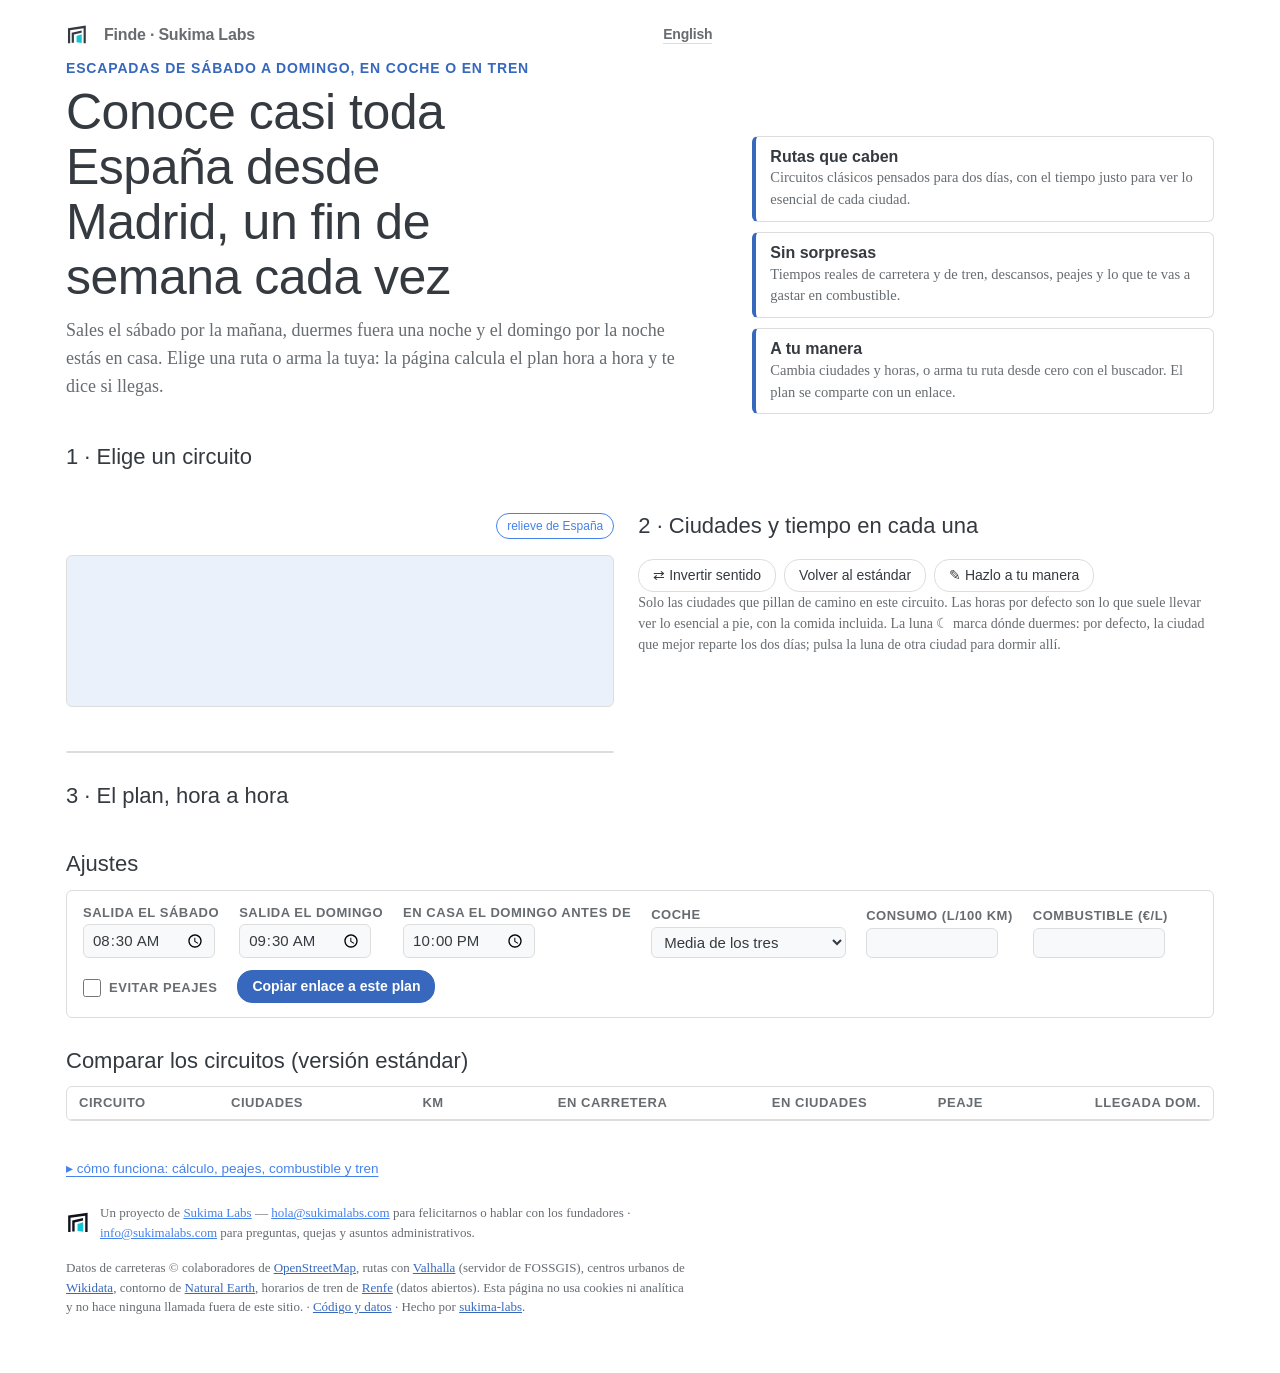
==== docs/index.html @ 6081e12b "feat: capa de relieve de España en el mapa, con conmutador Imagen de sombreado de Natural Earth (dom" ====
<!doctype html>
<html lang="es">
<head>
<meta charset="utf-8">
<meta name="viewport" content="width=device-width,initial-scale=1">
<title>Finde · Conoce casi toda España en escapadas de fin de semana desde Madrid</title>
<meta name="description" content="Rutas de sábado a domingo desde Madrid, en coche o en tren y coche de alquiler: 19 circuitos listos y cerca de doscientos lugares. Elige ciudades, ajusta el tiempo en cada una y comprueba si llegas a casa el domingo.">
<meta name="color-scheme" content="light dark">
<meta name="google-site-verification" content="s1TIlbmjL93XM59QImM3-l1OtaMeNN7oV5-nbAHBfOQ">
<link rel="canonical" href="https://sukimalabs.com/finde/">
<link rel="alternate" hreflang="es" href="https://sukimalabs.com/finde/">
<link rel="alternate" hreflang="en" href="https://sukimalabs.com/finde/en/">
<link rel="alternate" hreflang="x-default" href="https://sukimalabs.com/finde/">
<meta property="og:type" content="website">
<meta property="og:url" content="https://sukimalabs.com/finde/">
<meta property="og:title" content="Finde · Conoce casi toda España en escapadas de fin de semana desde Madrid">
<meta property="og:description" content="19 rutas listas, en coche o en tren hasta Galicia, Barcelona o Málaga. Sales el sábado, vuelves el domingo y la página te dice si llegas.">
<meta property="og:locale" content="es_ES">
<meta property="og:image" content="https://sukimalabs.com/finde/og-es.png">
<meta property="og:image:width" content="1200">
<meta property="og:image:height" content="630">
<meta name="twitter:card" content="summary_large_image">
<link rel="icon" href="favicon.svg" type="image/svg+xml">
<link rel="preload" href="datos.json" as="fetch" crossorigin>
<link rel="stylesheet" href="estilo.css?v=3">
<script type="module" src="app.js"></script>
</head>
<body>
<!-- Generado por herramientas/construir.py desde herramientas/plantilla.html y datos/textos.json: no editar aquí. -->
<div class="wrap">
  <header class="cab">
    <div>
      <p class="marca"><svg class="iso" width="22" height="22" viewBox="0 0 200 200" aria-hidden="true" focusable="false"><path d="M 18 174 L 18 38 L 180 14 L 180 174 L 160 174 L 160 39 L 38 57 L 38 174 Z" fill="currentColor"/><path d="M 52 170 L 52 80 L 142 59 L 142 79 L 72 96 L 72 170 Z" fill="currentColor"/><path d="M 96 167 L 96 109 L 143 93 L 143 173 Z" fill="#14C6D4"/></svg> <a href="https://sukimalabs.com" class="jl">Finde · Sukima Labs</a>
        <a href="en/" class="idioma" id="idioma" hreflang="en" lang="en">English</a></p>
      <p class="kicker">Escapadas de sábado a domingo, en coche o en tren</p>
      <h1>Conoce casi toda España desde Madrid, un fin de semana cada vez</h1>
      <p class="lede">Sales el sábado por la mañana, duermes fuera una noche y el domingo por la noche estás en casa. Elige una ruta o arma la tuya: la página calcula el plan hora a hora y te dice si llegas.</p>
      <p class="portada" id="portada"></p>
    </div>
    <ul class="ventajas">
      <li><strong>Rutas que caben</strong>Circuitos clásicos pensados para dos días, con el tiempo justo para ver lo esencial de cada ciudad.</li>
      <li><strong>Sin sorpresas</strong>Tiempos reales de carretera y de tren, descansos, peajes y lo que te vas a gastar en combustible.</li>
      <li><strong>A tu manera</strong>Cambia ciudades y horas, o arma tu ruta desde cero con el buscador. El plan se comparte con un enlace.</li>
    </ul>
  </header>

  <section aria-labelledby="t-circ">
    <h2 id="t-circ" class="seccion">1 · Elige un circuito</h2>
    <div class="circuitos" id="circuitos" role="radiogroup" aria-label="Circuitos"></div>
  </section>

  <section class="principal" aria-labelledby="t-viaje">
    <div class="col-mapa">
      <div class="mapa-barra"><button id="btn-relieve" type="button" aria-pressed="true">relieve de España</button></div>
      <div class="mapa"><svg id="mapa" role="img" aria-label="Mapa del recorrido"></svg></div>
      <div id="veredicto" class="veredicto" aria-live="polite"></div>
      <dl class="cifras" id="cifras"></dl>
    </div>
    <div class="col-ciudades">
      <div class="titulo-fila">
        <h2 id="t-viaje" class="seccion">2 · Ciudades y tiempo en cada una</h2>
        <div class="acciones">
          <button type="button" id="invertir" class="btn">⇄ Invertir sentido</button>
          <button type="button" id="estandar" class="btn">Volver al estándar</button>
          <button type="button" id="editar" class="btn">✎ Hazlo a tu manera</button>
          <button type="button" id="ordenar" class="btn" hidden>Ordenar para conducir menos</button>
          <button type="button" id="vaciar" class="btn" hidden>Vaciar</button>
        </div>
      </div>
      <div class="modo" id="modo" hidden>
        <div class="seg" role="radiogroup" aria-label="Cómo vas">
          <button type="button" role="radio" data-modo="coche">🚗 En coche desde Madrid</button>
          <button type="button" role="radio" data-modo="tren">🚄 Tren + coche de alquiler</button>
        </div>
        <div class="modo-sel">
          <label id="l-estacion">Tren hasta <select id="estacion"></select></label>
        </div>
        <p class="ayuda" id="ayuda-tren"></p>
      </div>
      <p class="ayuda" id="ayuda-circ">Solo las ciudades que pillan de camino en este circuito. Las horas por defecto son lo que suele llevar ver lo esencial a pie, con la comida incluida. La luna ☾ marca dónde duermes: por defecto, la ciudad que mejor reparte los dos días; pulsa la luna de otra ciudad para dormir allí.</p>
      <p class="ayuda" id="ayuda-propio" hidden>Arma tu propio recorrido con cualquier lugar del buscador: en coche desde Madrid, o en tren hasta una estación y en coche de alquiler desde allí. Cada uno se mete donde menos rodeo supone, con las flechas cambias el orden y la luna ☾ marca dónde duermes.</p>
      <div class="buscador" id="buscador" hidden>
        <input id="buscar" type="search" placeholder="Busca una ciudad o un pueblo…" aria-label="Busca una ciudad o un pueblo…" autocomplete="off" spellcheck="false">
        <p class="sug-tit" id="sug-tit"></p>
        <ul class="resultados" id="resultados"></ul>
      </div>
      <ol class="ciudades" id="ciudades"></ol>
    </div>
  </section>

  <section aria-labelledby="t-itin">
    <h2 id="t-itin" class="seccion">3 · El plan, hora a hora</h2>
    <div class="dias" id="dias"></div>
  </section>

  <section aria-labelledby="t-aj">
    <h2 id="t-aj" class="seccion">Ajustes</h2>
    <div class="ajustes">
      <label>Salida el sábado <input id="s1" type="time" value="08:30"></label>
      <label>Salida el domingo <input id="s2" type="time" value="09:30"></label>
      <label>En casa el domingo antes de <input id="fin" type="time" value="22:00"></label>
      <label>Coche <select id="coche">
        <option value="media">Media de los tres</option>
        <option value="gasolina">Gasolina</option>
        <option value="diesel">Diésel</option>
        <option value="hibrido">Híbrido (no enchufable)</option></select></label>
      <label>Consumo (L/100 km) <input id="l" type="text" inputmode="decimal" autocomplete="off"></label>
      <label>Combustible (€/L) <input id="p" type="text" inputmode="decimal" autocomplete="off"></label>
      <label class="check"><input id="np" type="checkbox"> Evitar peajes</label>
      <button type="button" id="compartir" class="btn btn-fuerte">Copiar enlace a este plan</button>
    </div>
  </section>

  <section aria-labelledby="t-comp">
    <h2 id="t-comp" class="seccion">Comparar los circuitos (versión estándar)</h2>
    <div class="tabla"><table>
      <thead><tr><th>Circuito</th><th>Ciudades</th><th class="n">km</th><th class="n">En carretera</th><th class="n">En ciudades</th><th class="n">Peaje</th><th class="n">Llegada dom.</th></tr></thead>
      <tbody id="comparar"></tbody>
    </table></div>
  </section>

  <footer class="pie" id="pie">
    <details class="como">
      <summary>cómo funciona: cálculo, peajes, combustible y tren</summary>
      <p><strong>Cómo se calcula.</strong> Los tiempos de conducción salen del calculador de rutas Valhalla sobre el mapa de OpenStreetMap, sin tráfico. A cada tramo se le suman 15 min para entrar en la ciudad y aparcar, y 15 min más por cada 2 h seguidas al volante, para descansar como recomienda la DGT. El tiempo de cada ciudad lo pones tú; el que viene marcado es lo que suele llevar ver lo esencial a pie. En la ciudad donde duermes, ese tiempo se reparte entre la tarde del sábado y la mañana del domingo.</p>
      <p><strong>Peajes.</strong> Se marcan los kilómetros por tramos de peaje según OpenStreetMap, y cuánto tiempo cuesta evitarlos; el importe no se calcula porque depende del tramo y la hora. Con «Evitar peajes» todo el plan se recalcula por la alternativa gratuita.</p>
      <p id="pie-combustible"></p>
      <p id="pie-tren"></p>
      <p id="fuera"></p>
    </details>
    
  <div class="sukima"><svg class="iso" width="24" height="24" viewBox="0 0 200 200" aria-hidden="true" focusable="false"><path d="M 18 174 L 18 38 L 180 14 L 180 174 L 160 174 L 160 39 L 38 57 L 38 174 Z" fill="#10131C"/><path d="M 52 170 L 52 80 L 142 59 L 142 79 L 72 96 L 72 170 Z" fill="#10131C"/><path d="M 96 167 L 96 109 L 143 93 L 143 173 Z" fill="#14C6D4"/></svg><p>Un proyecto de <a href="https://sukimalabs.com">Sukima Labs</a> — <a href="mailto:hola@sukimalabs.com">hola@sukimalabs.com</a> para felicitarnos o hablar con los fundadores · <a href="mailto:info@sukimalabs.com">info@sukimalabs.com</a> para preguntas, quejas y asuntos administrativos.</p></div>
    <p class="creditos">Datos de carreteras © colaboradores de <a href="https://www.openstreetmap.org/copyright">OpenStreetMap</a>, rutas con <a href="https://valhalla.github.io/valhalla/">Valhalla</a> (servidor de FOSSGIS), centros urbanos de <a href="https://www.wikidata.org">Wikidata</a>, contorno de <a href="https://www.naturalearthdata.com">Natural Earth</a>, horarios de tren de <a href="https://data.renfe.com">Renfe</a> (datos abiertos). Esta página no usa cookies ni analítica y no hace ninguna llamada fuera de este sitio. <span id="generado"></span> · <a href="https://github.com/sukima-labs/finde">Código y datos</a> · Hecho por <a href="https://github.com/sukima-labs">sukima-labs</a>.</p>
  </footer>
</div>
<noscript><p class="wrap">Esta página necesita JavaScript para calcular los planes.</p></noscript>
</body>
</html>
---- docs/estilo.css ----
/* Finde — estética de Litera (Bootswatch): blanco, azul #4582ec, letra del sistema para la interfaz y
   Georgia para el texto que se lee. Sin fuentes propias. El azul fuerte (--via) es el que lleva texto
   blanco encima (5,4:1); el claro (--via-claro) solo traza líneas y bordes. Los carteles de carretera
   (.via) conservan el azul de autovía y el rojo de peaje: son información, no decoración. */
:root{
  --bg:#fff; --surface:#fff; --tenue:#f8f9fa; --ink:#343a40; --muted:#676c71; --line:#ddd;
  --mar:#eaf1fb; --tierra:#fff; --tierra-otra:#f1f2f4; --borde:#c9ced4;
  --via:#3768bd; --via-claro:#4582ec; --via-suave:#dae6fb; --via-ink:#fff;
  --autovia:#1d4f9c; --autovia-ink:#fff; --peaje:#c0392b; --peaje-bg:#f7dddc; --tren:#0f7383;
  --ok:#016b45; --ok-bg:#ccf1e3; --aviso:#8a5a12; --aviso-bg:#fcefdc; --mal:#b52f2b; --mal-bg:#f7dddc;
  --f-rotulo:-apple-system,BlinkMacSystemFont,"Segoe UI",Roboto,"Helvetica Neue",Arial,"Noto Sans",sans-serif;
  --f-texto:var(--f-rotulo);
  --f-lectura:Georgia,Cambria,"Times New Roman",Times,serif;
  --r:6px; --pastilla:1.078em;
  color-scheme:light;
}
@media (prefers-color-scheme:dark){:root{
  --bg:#212529; --surface:#2b3035; --tenue:#343a40; --ink:#ddd; --muted:#a6abb0; --line:#495057;
  --mar:#1a2433; --tierra:#2b3035; --tierra-otra:#25292d; --borde:#5c636a;
  --via:#8fb4f4; --via-claro:#8fb4f4; --via-suave:#1c2c47; --via-ink:#10213f;
  --autovia:#6fa3e8; --autovia-ink:#0b1118; --peaje:#ff8a80; --peaje-bg:#3a1c1a; --tren:#74c7d4;
  --ok:#67d4ac; --ok-bg:#002517; --aviso:#f6ce95; --aviso-bg:#302310; --mal:#e89895; --mal-bg:#2b1110;
  color-scheme:dark}}

*{box-sizing:border-box}
body{margin:0;background:var(--bg);color:var(--ink);font:400 16px/1.5 var(--f-texto);-webkit-font-smoothing:antialiased}
a{color:var(--via)}
.wrap{max-width:1180px;margin:0 auto;padding:24px 16px 48px;display:grid;grid-template-columns:minmax(0,1fr);gap:30px}
button,input{font:inherit;color:inherit}
:focus-visible{outline:2px solid var(--via-claro);outline-offset:2px}

.marca{font:600 20px/1 var(--f-rotulo);letter-spacing:-.01em;margin:0 0 14px;display:flex;align-items:center;gap:8px}
.senal{display:inline-grid;place-items:center;width:28px;height:28px;background:var(--via);color:var(--via-ink);border-radius:var(--r);box-shadow:inset 0 0 0 2px var(--via),inset 0 0 0 3.5px var(--via-ink)}
.jl{font-weight:600;color:var(--muted);text-decoration:none;font-size:16px}
.jl:hover{color:var(--via)}
h1{font:500 clamp(30px,5vw,46px)/1.1 var(--f-rotulo);margin:0;letter-spacing:-.01em;text-wrap:balance;max-width:22ch}
.lede{margin:12px 0 0;color:var(--muted);max-width:68ch;font-size:17px}
.seccion{font:500 22px/1.2 var(--f-rotulo);margin:0 0 12px}

/* Circuitos */
.circuitos{display:grid;grid-template-columns:repeat(auto-fill,minmax(min(230px,calc(50% - 5px)),1fr));gap:10px}
.circuitos{grid-auto-rows:1fr}
.circ{display:grid;gap:4px;align-content:start;height:100%;text-align:left;background:var(--surface);border:1.5px solid var(--line);border-radius:var(--r);padding:10px 12px;cursor:pointer}
.circ:hover{border-color:var(--via-claro)}
.circ[aria-checked="true"]{background:var(--via);border-color:var(--via);color:var(--via-ink)}
.circ strong{font:600 16.5px/1.2 var(--f-rotulo)}
.circ small{font-size:13px;opacity:.8;font-variant-numeric:tabular-nums}
.punto{display:inline-block;width:8px;height:8px;border-radius:50%;margin-right:6px;vertical-align:1px}
.punto.ok{background:var(--ok)} .punto.justo{background:var(--aviso)} .punto.no{background:var(--mal)}
.circ[aria-checked="true"] .punto{box-shadow:0 0 0 1.5px var(--via-ink)}

/* Principal */
.principal{display:grid;grid-template-columns:minmax(0,1fr) minmax(0,1.05fr);gap:24px;align-items:start}
@media (max-width:900px){.principal{grid-template-columns:minmax(0,1fr)}}
.col-mapa{display:grid;gap:12px;position:sticky;top:12px}
@media (max-width:900px){.col-mapa{position:static}}
.mapa{background:var(--mar);border:1px solid var(--line);border-radius:var(--r);overflow:hidden}
.mapa svg{display:block;width:100%;height:auto}
.veredicto{border-radius:var(--r);padding:10px 14px;font-weight:600}
.veredicto.ok{background:var(--ok-bg);color:var(--ok)}
.veredicto.justo{background:var(--aviso-bg);color:var(--aviso)}
.veredicto.no{background:var(--mal-bg);color:var(--mal)}
.veredicto span{display:block;font-weight:400;font-size:14px;color:var(--ink);opacity:.85}
.cifras{display:grid;grid-template-columns:repeat(3,minmax(0,1fr));gap:1px;background:var(--line);border:1px solid var(--line);border-radius:var(--r);overflow:hidden;margin:0}
.cifras div{background:var(--surface);padding:8px 12px}
.cifras dt{font:600 12px/1.2 var(--f-rotulo);text-transform:uppercase;letter-spacing:.04em;color:var(--muted)}
.cifras dd{margin:2px 0 0;font:500 19px/1.25 var(--f-rotulo);font-variant-numeric:tabular-nums}
.cifras dd small{font:400 12px/1.2 var(--f-texto);color:var(--muted);display:block}

.titulo-fila{display:flex;flex-wrap:wrap;justify-content:space-between;align-items:baseline;gap:8px}
.acciones{display:flex;gap:8px;flex-wrap:wrap}
.btn{background:var(--surface);border:1px solid var(--line);border-radius:var(--pastilla);padding:5px 14px;cursor:pointer;font-size:14px}
.btn:hover{border-color:var(--via-claro)}
.btn-fuerte{background:var(--via);color:var(--via-ink);border-color:var(--via);font-weight:600}
.ayuda{margin:0 0 12px;color:var(--muted);font-size:14px}

/* Lista de ciudades */
.ciudades{list-style:none;margin:0;padding:0;display:grid;gap:8px}
.ciudad{background:var(--surface);border:1px solid var(--line);border-radius:var(--r);padding:10px 12px;display:grid;grid-template-columns:auto minmax(0,1fr) auto;gap:4px 12px;align-items:center}
.ciudad.fuera{background:transparent;border-style:dashed}
.ciudad.fuera .nom,.ciudad.fuera .ver{opacity:.75}
.ciudad input[type=checkbox]{width:20px;height:20px;accent-color:var(--via);margin:0}
.nom{font:600 17px/1.2 var(--f-rotulo);display:flex;align-items:baseline;gap:8px;flex-wrap:wrap}
.nom small{font:400 13px/1 var(--f-texto);color:var(--muted)}
.num{display:inline-grid;place-items:center;min-width:22px;height:22px;border-radius:50%;background:var(--via);color:var(--via-ink);font:600 13px/1 var(--f-texto)}
.ver{grid-column:2/4;font-size:14px;color:var(--muted);margin:0}
.ctrl{display:flex;align-items:center;gap:6px;justify-self:end}
.luna{border:1px solid var(--line);background:var(--surface);border-radius:6px;width:34px;height:30px;cursor:pointer;font-size:16px;line-height:1;opacity:.45}
.luna[aria-pressed="true"]{opacity:1;background:var(--via);border-color:var(--via);color:var(--via-ink)}
.paso{display:inline-flex;align-items:center;border:1px solid var(--line);border-radius:6px;overflow:hidden;background:var(--surface)}
.paso button{border:0;background:transparent;width:30px;height:30px;cursor:pointer;font-size:17px}
.paso button:hover{background:var(--tenue)}
.paso output{min-width:58px;text-align:center;font:600 15px/1 var(--f-texto);font-variant-numeric:tabular-nums}
.paso.cambiado output{color:var(--via)}
.coste{font-size:14px;font-variant-numeric:tabular-nums;text-align:right}
.coste.cabe{color:var(--ok)} .coste.nocabe{color:var(--mal)}

/* Días */
.dias{display:grid;grid-template-columns:repeat(2,minmax(0,1fr));gap:16px}
@media (max-width:760px){.dias{grid-template-columns:1fr}}
.dia{background:var(--surface);border:1px solid var(--line);border-radius:var(--r);padding:12px 14px}
.dia h3{font:500 19px/1.2 var(--f-rotulo);margin:0 0 8px;display:flex;justify-content:space-between;gap:10px;flex-wrap:wrap;align-items:baseline}
.dia h3 small{font:400 13px/1 var(--f-texto);color:var(--muted)}
.tl{list-style:none;margin:0;padding:0}
.tl li{display:grid;grid-template-columns:48px minmax(0,1fr) auto;gap:10px;padding:7px 0;border-top:1px dashed var(--line);align-items:baseline}
.tl li:first-child{border-top:0}
.tl time{font-variant-numeric:tabular-nums;color:var(--muted);font-size:14px}
.tl .dur{font-variant-numeric:tabular-nums;font-size:14px;text-align:right;white-space:nowrap}
.tl .coche .que{color:var(--muted);font-size:15px}
.tl .visita .que{font-weight:600}
.tl .fin time{color:var(--ink);font-weight:600}
.via{display:inline-block;font:600 11.5px/1.55 var(--f-rotulo);background:var(--autovia);color:var(--autovia-ink);border-radius:3px;padding:0 5px;margin-left:5px}
.via.ap{background:var(--peaje);color:var(--autovia-ink)}
.etq{font-size:13px;color:var(--muted);margin-left:6px;font-weight:400}
.peaje{display:inline-block;font-size:12.5px;color:var(--peaje);background:var(--peaje-bg);border-radius:4px;padding:0 6px;margin-left:6px}
.aviso{display:block;margin-top:8px;font-size:13.5px;background:var(--aviso-bg);color:var(--aviso);border-radius:var(--r);padding:4px 8px}

/* Ajustes */
.ajustes{display:flex;flex-wrap:wrap;gap:12px 20px;align-items:flex-end;background:var(--surface);border:1px solid var(--line);border-radius:var(--r);padding:14px 16px}
.ajustes label{display:grid;gap:4px;font:600 13px/1.2 var(--f-rotulo);text-transform:uppercase;letter-spacing:.04em;color:var(--muted)}
.ajustes input{font:400 15px/1.2 var(--f-texto);text-transform:none;letter-spacing:0;color:var(--ink);background:var(--tenue);border:1px solid var(--line);border-radius:var(--r);padding:5px 8px;width:132px}

/* Tabla */
.tabla{overflow-x:auto;background:var(--surface);border:1px solid var(--line);border-radius:var(--r)}
table{border-collapse:collapse;width:100%;min-width:820px;font-size:14.5px}
th,td{padding:8px 12px;text-align:left;border-bottom:1px solid var(--line)}
th{font:600 13px/1.2 var(--f-rotulo);text-transform:uppercase;letter-spacing:.04em;color:var(--muted)}
td.n,th.n{text-align:right;font-variant-numeric:tabular-nums;white-space:nowrap}
tbody tr:last-child td{border-bottom:0}
tbody tr.sel td{background:var(--via-suave)}
td button{all:unset;cursor:pointer;font-weight:600;color:var(--via)}
td button:focus-visible{outline:2px solid var(--via-claro)}
td.tarde{color:var(--mal);font-weight:600}

.pie{font-size:14px;color:var(--muted);max-width:80ch;display:grid;gap:4px}
.pie p{margin:0 0 8px}
.creditos{font-size:13px}
.toast{position:fixed;left:50%;bottom:20px;transform:translateX(-50%);background:var(--ink);color:var(--bg);padding:8px 14px;border-radius:6px;font-size:14px}

/* Rótulos del mapa (SVG) */
.rot{font-family:var(--f-rotulo);font-weight:600;fill:var(--ink)}
.rot-madrid{font-weight:700}
.rot-fuera{fill:var(--muted);font-weight:600}
#mapa text:not(.rot){font-family:var(--f-texto)}
.ajustes label.check{display:flex;align-items:center;gap:8px;padding-bottom:6px}
.ajustes label.check input{width:18px;height:18px;accent-color:var(--via);margin:0}

/* Idioma */
.idioma{margin-left:auto;font:600 14px/1 var(--f-texto);color:var(--muted);text-decoration:none;border-bottom:1px solid var(--line);padding-bottom:2px}
.idioma:hover{color:var(--via);border-bottom-color:var(--via)}
.marca{flex-wrap:wrap}

/* La ciudad donde se duerme */
.ciudad.noche{border:2px solid var(--via);box-shadow:0 0 0 3px var(--via-suave)}
.chip-noche{grid-column:2/4;margin:0;font-size:13px;color:var(--muted)}
.chip-noche span{display:inline-block;background:var(--via);color:var(--via-ink);font:600 13px/1.5 var(--f-texto);border-radius:4px;padding:0 7px;margin-right:6px}
.partido{grid-column:1/4;display:grid;gap:8px;margin-top:6px;padding-top:10px;border-top:1px dashed var(--line)}
.partido-txt{margin:0;font-size:14px;color:var(--ink)}
.mitad{display:flex;justify-content:space-between;align-items:center;gap:12px;flex-wrap:wrap;background:var(--tenue);border-radius:6px;padding:8px 10px}
.mitad strong{display:block;font:600 15.5px/1.2 var(--f-rotulo)}
.mitad small{font-size:13px;color:var(--muted);font-variant-numeric:tabular-nums}

/* Ajustes: selector de coche y campos apagados con «media» */
.ajustes select{font:400 15px/1.2 var(--f-texto);text-transform:none;letter-spacing:0;color:var(--ink);background:var(--tenue);border:1px solid var(--line);border-radius:var(--r);padding:5px 8px}
.ajustes input:disabled{opacity:.55}

/* «Tu recorrido» */
.circ-propio{border-style:dashed;border-color:var(--via-claro)}
.circ-propio strong::before{content:"✎ "}
.buscador{display:grid;gap:8px;margin-bottom:12px}
.buscador input{font:400 16px/1.3 var(--f-texto);color:var(--ink);background:var(--surface);border:1px solid var(--via-claro);border-radius:var(--r);padding:10px 12px;width:100%}
.sug-tit{margin:2px 0 0;font-size:13.5px;color:var(--muted)}
.resultados{list-style:none;margin:0;padding:0;display:grid;gap:6px}
.res{all:unset;box-sizing:border-box;width:100%;display:flex;justify-content:space-between;align-items:center;gap:12px;background:var(--surface);border:1px solid var(--line);border-radius:var(--r);padding:8px 12px;cursor:pointer}
.res:hover:not([disabled]),.res:focus-visible{border-color:var(--via-claro);outline:none;box-shadow:0 0 0 .25rem color-mix(in srgb,var(--via-claro) 25%,transparent)}
.res[disabled]{cursor:default;opacity:.6}
.res-nom{font:600 16px/1.25 var(--f-rotulo);min-width:0}
.res-nom small{font:400 13px/1 var(--f-texto);color:var(--muted);margin-left:4px}
.res-ver{display:block;font:400 13px/1.35 var(--f-texto);color:var(--muted);margin-top:2px}
.res-coste{font-size:13.5px;font-variant-numeric:tabular-nums;text-align:right;white-space:nowrap}
.res-coste .cabe{color:var(--ok)} .res-coste .nocabe{color:var(--mal)}
.mover{display:grid;gap:2px}
.mover button,.quitar{border:1px solid var(--line);background:var(--surface);border-radius:var(--r);width:26px;height:22px;cursor:pointer;font-size:13px;line-height:1;padding:0;color:var(--ink)}
.mover button[disabled]{opacity:.3;cursor:default}
.quitar{width:30px;height:30px;font-size:14px}
.quitar:hover{border-color:var(--mal);color:var(--mal)}
[hidden]{display:none!important}
@media (max-width:460px){.res{flex-direction:column;align-items:flex-start}.res-coste{text-align:left}}

/* Portada */
.cab{display:grid;grid-template-columns:minmax(0,1.4fr) minmax(0,1fr);gap:20px 40px;align-items:end}
@media (max-width:900px){.cab{grid-template-columns:1fr}}
.kicker{margin:0 0 8px;font:600 14px/1.2 var(--f-rotulo);text-transform:uppercase;letter-spacing:.06em;color:var(--via)}
.cab h1{font-size:clamp(32px,5.2vw,50px);max-width:19ch}
.portada{margin:14px 0 0;font-size:15px;color:var(--muted)}
.portada b{font:600 17px/1 var(--f-rotulo);color:var(--ink)}
.ventajas{list-style:none;margin:0;padding:0;display:grid;gap:10px}
.ventajas li{background:var(--surface);border:1px solid var(--line);border-left:4px solid var(--via);border-radius:6px;padding:10px 14px;font-size:14.5px;color:var(--muted)}
.ventajas strong{display:block;font:600 16px/1.3 var(--f-rotulo);color:var(--ink)}

/* Cómo se va: en coche o en tren + coche de alquiler */
.modo{display:grid;gap:8px;min-width:0;margin:0 0 12px;background:var(--surface);border:1px solid var(--line);border-radius:var(--r);padding:10px 12px}
.seg{display:flex;border:1px solid var(--line);border-radius:var(--pastilla);overflow:hidden;width:fit-content;max-width:100%}
.seg button{flex:1 1 auto;min-width:0}
.seg button{border:0;background:transparent;padding:6px 12px;cursor:pointer;font-size:14px;color:var(--ink)}
.seg button+button{border-left:1px solid var(--line)}
.seg button[aria-checked="true"]{background:var(--via);color:var(--via-ink);font-weight:600}
.modo-sel{display:flex;flex-wrap:wrap;gap:8px 16px}
.modo-sel label{display:grid;flex:1 1 220px;gap:4px;font:600 13px/1.2 var(--f-rotulo);text-transform:uppercase;letter-spacing:.04em;color:var(--muted);min-width:0}
.modo-sel select{width:100%;font:400 15px/1.2 var(--f-texto);text-transform:none;letter-spacing:0;color:var(--ink);background:var(--tenue);border:1px solid var(--line);border-radius:var(--r);padding:5px 8px;max-width:100%}
.modo .ayuda{margin:0;font-size:13px}
.tl .tren .que{color:var(--tren);font-size:15px;font-weight:600}
.tl .alquiler .que{color:var(--muted);font-size:14px;font-style:italic}
.tipo{display:inline-block;font:600 11.5px/1.55 var(--f-rotulo);background:var(--tren);color:var(--surface);border-radius:3px;padding:0 5px;margin-left:5px}

/* Litera: lo que se LEE va en Georgia; la interfaz, en la letra del sistema */
.lede,.portada,.ayuda,.ver,.ventajas li,.partido-txt,.res-ver,.pie p,.veredicto span,.sug-tit{font-family:var(--f-lectura)}
.lede{font-size:18px;line-height:1.55}

/* Bloque institucional Sukima Labs */
.sukima{display:flex;gap:10px;align-items:center;margin-top:12px}
.sukima .iso{width:24px;height:24px;flex:none}
.sukima p{font-size:13px;margin:0;color:var(--muted)}
.sukima a{color:var(--via-claro)}

/* Isotipo de marca en la cabecera (adaptado al tema por currentColor) */
.marca .iso{width:22px;height:22px;vertical-align:-4px;margin-right:8px}

/* Desplegable de cómo funciona */
.pie .como{margin:8px 0}
.pie .como summary{cursor:pointer;color:var(--via-claro);font-size:13.5px;text-decoration:underline;text-underline-offset:3px;list-style:none}
.pie .como summary::-webkit-details-marker{display:none}
.pie .como summary::before{content:"▸ "}
.pie .como[open] summary::before{content:"▾ "}
.pie .como[open]{border-top:1.5px solid var(--line);border-bottom:1.5px solid var(--line);padding:6px 0}
.pie .sukima{margin:12px 0}

/* Conmutador de relieve */
.mapa-barra{display:flex;justify-content:flex-end;margin-bottom:4px}
.mapa-barra button{font-size:12px;padding:3px 10px;border-radius:999px;border:1.5px solid var(--line);background:var(--surface);color:var(--muted);cursor:pointer}
.mapa-barra button[aria-pressed="true"]{border-color:var(--via-claro);color:var(--via-claro)}
.mapa svg .relieve{opacity:.5;mix-blend-mode:luminosity}
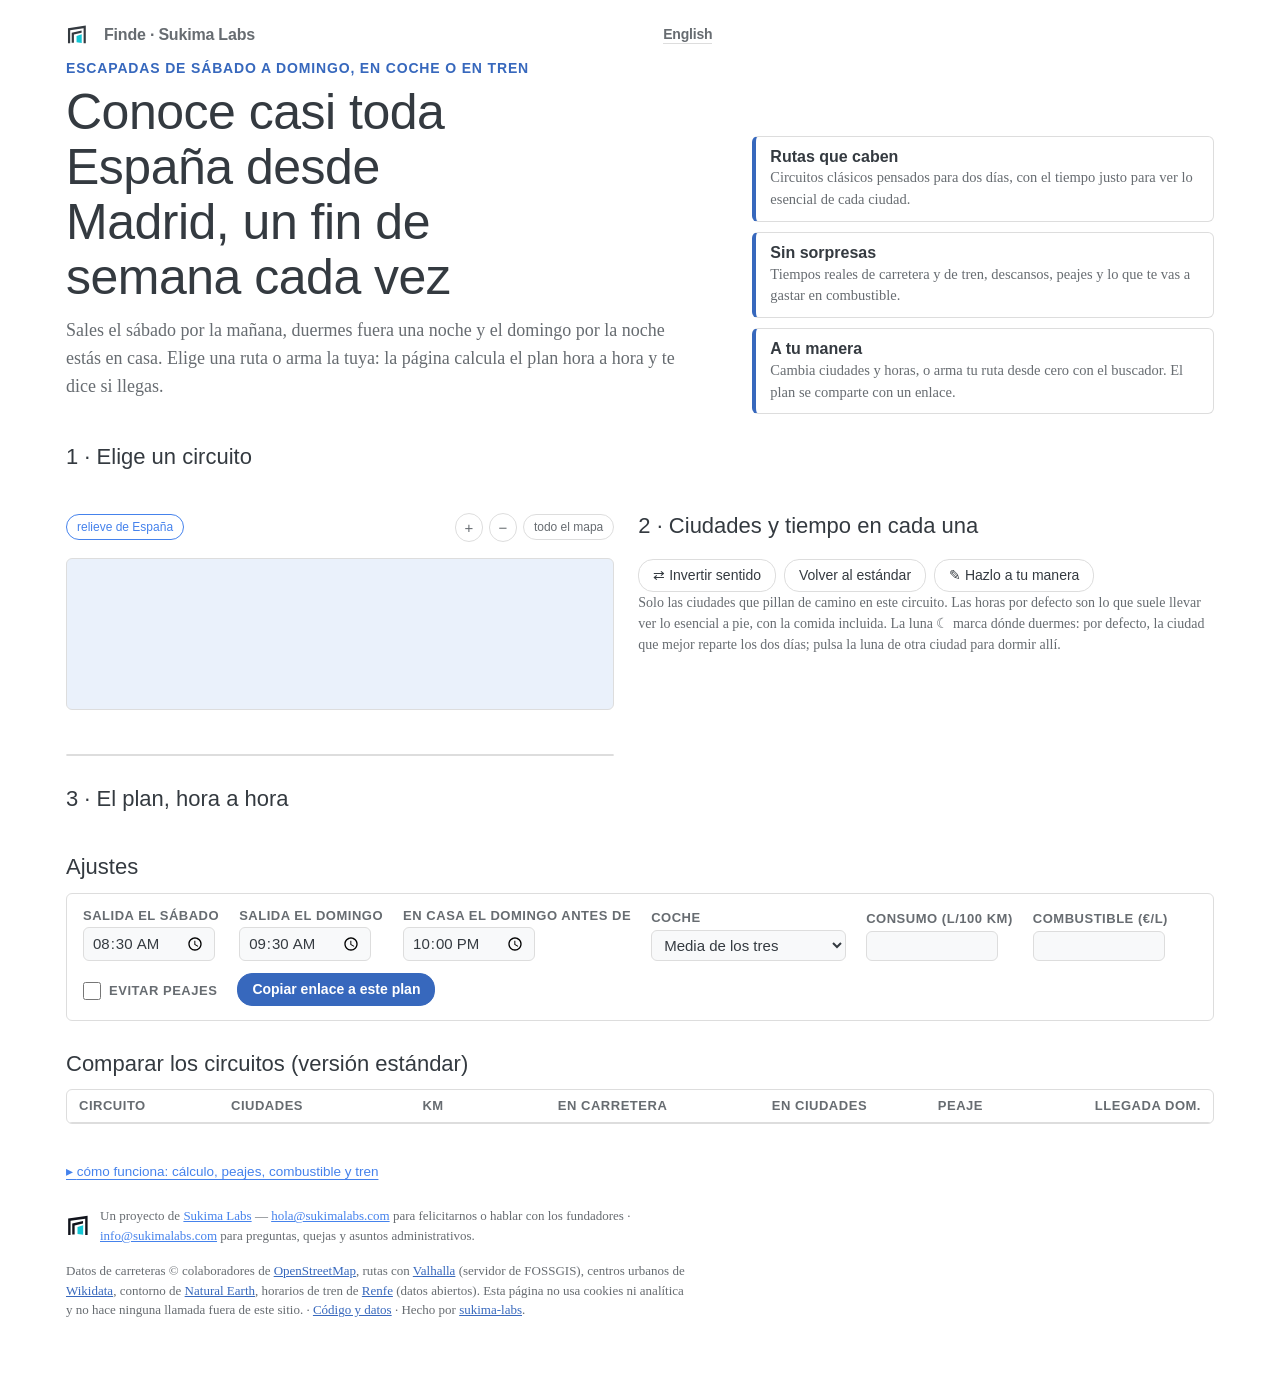
==== commit c1291101: "feat: botones de zoom en el mapa (+, − y 'todo el mapa') Zoom manual sobre el centro de la vista act" ====
--- a/docs/index.html
+++ b/docs/index.html
@@ -51,7 +51,7 @@
 
   <section class="principal" aria-labelledby="t-viaje">
     <div class="col-mapa">
-      <div class="mapa-barra"><button id="btn-relieve" type="button" aria-pressed="true">relieve de España</button></div>
+      <div class="mapa-barra"><button id="btn-relieve" type="button" aria-pressed="true">relieve de España</button><span class="sep"></span><button id="zoom-mas" type="button" aria-label="Acercar el mapa">+</button><button id="zoom-menos" type="button" aria-label="Alejar el mapa">−</button><button id="zoom-todo" type="button" class="todo">todo el mapa</button></div>
       <div class="mapa"><svg id="mapa" role="img" aria-label="Mapa del recorrido"></svg></div>
       <div id="veredicto" class="veredicto" aria-live="polite"></div>
       <dl class="cifras" id="cifras"></dl>
--- a/docs/estilo.css
+++ b/docs/estilo.css
@@ -240,3 +240,8 @@
 .mapa-barra button{font-size:12px;padding:3px 10px;border-radius:999px;border:1.5px solid var(--line);background:var(--surface);color:var(--muted);cursor:pointer}
 .mapa-barra button[aria-pressed="true"]{border-color:var(--via-claro);color:var(--via-claro)}
 .mapa svg .relieve{opacity:.5;mix-blend-mode:luminosity}
+
+/* Botones de zoom del mapa */
+.mapa-barra{gap:6px;align-items:center}
+.mapa-barra .sep{flex:1}
+.mapa-barra #zoom-mas,.mapa-barra #zoom-menos{width:28px;padding:3px 0;font-size:15px;line-height:1.4;border-radius:999px}
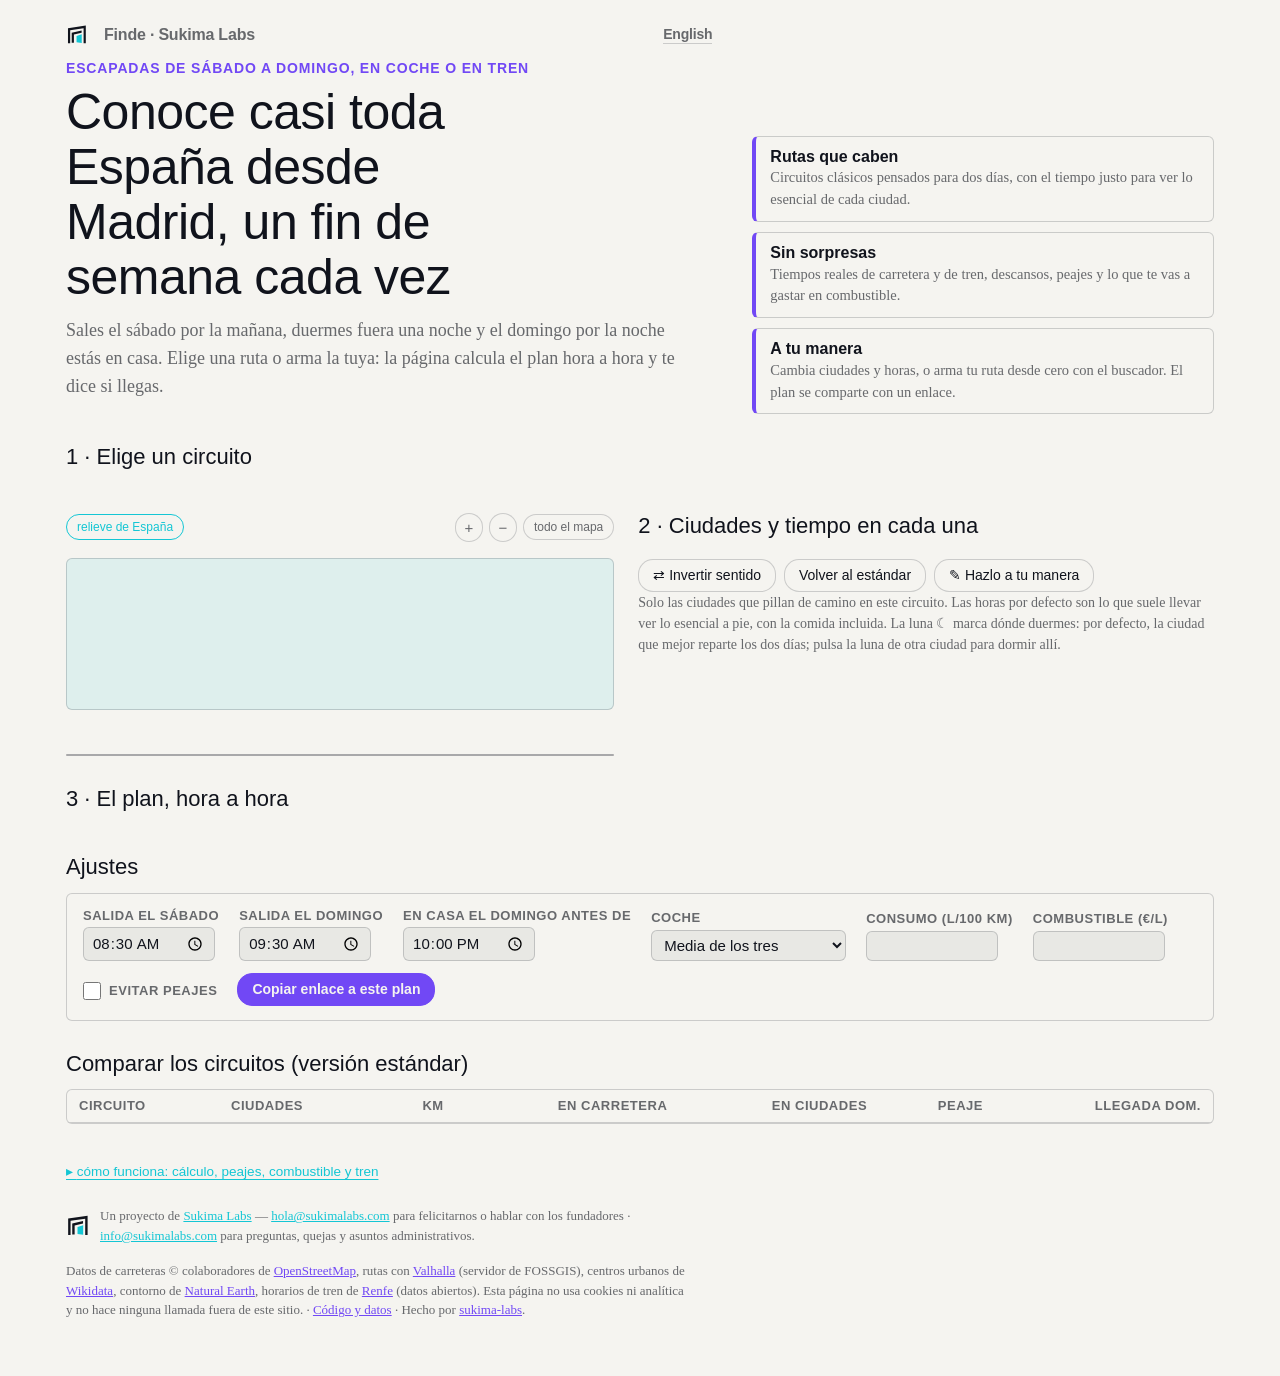
==== commit 4dbb2f0e: "feat: paleta institucional exacta del manual aprobado (grafito, marfil, cian, violeta) Manual de Ide" ====
--- a/docs/index.html
+++ b/docs/index.html
@@ -22,7 +22,7 @@
 <meta name="twitter:card" content="summary_large_image">
 <link rel="icon" href="favicon.svg" type="image/svg+xml">
 <link rel="preload" href="datos.json" as="fetch" crossorigin>
-<link rel="stylesheet" href="estilo.css?v=3">
+<link rel="stylesheet" href="estilo.css?v=4">
 <script type="module" src="app.js"></script>
 </head>
 <body>
--- a/docs/estilo.css
+++ b/docs/estilo.css
@@ -1,12 +1,13 @@
-/* Finde — estética de Litera (Bootswatch): blanco, azul #4582ec, letra del sistema para la interfaz y
-   Georgia para el texto que se lee. Sin fuentes propias. El azul fuerte (--via) es el que lleva texto
-   blanco encima (5,4:1); el claro (--via-claro) solo traza líneas y bordes. Los carteles de carretera
-   (.via) conservan el azul de autovía y el rojo de peaje: son información, no decoración. */
+/* Finde — paleta EXACTA del Manual de Identidad Corporativa APROBADO v1.0 (sección 12):
+   grafito #10131C (base), marfil #F5F4F0 (superficie), cian #14C6D4 (señalizar posibilidades),
+   violeta #7148F5 (acento secundario). Las variantes suaves son esos mismos colores con
+   transparencia, sin tonos ajenos. Los carteles de carretera (.via: azul de autovía, rojo de peaje)
+   y los estados ok/aviso/mal son información semántica, no identidad. */
 :root{
-  --bg:#fff; --surface:#fff; --tenue:#f8f9fa; --ink:#343a40; --muted:#676c71; --line:#ddd;
-  --mar:#eaf1fb; --tierra:#fff; --tierra-otra:#f1f2f4; --borde:#c9ced4;
-  --via:#3768bd; --via-claro:#4582ec; --via-suave:#dae6fb; --via-ink:#fff;
-  --autovia:#1d4f9c; --autovia-ink:#fff; --peaje:#c0392b; --peaje-bg:#f7dddc; --tren:#0f7383;
+  --bg:#F5F4F0; --surface:#F5F4F0; --tenue:rgba(16,19,28,.05); --ink:#10131C; --muted:rgba(16,19,28,.62); --line:rgba(16,19,28,.18);
+  --mar:rgba(20,198,212,.10); --tierra:#F5F4F0; --tierra-otra:rgba(16,19,28,.05); --borde:rgba(16,19,28,.35);
+  --via:#7148F5; --via-claro:#14C6D4; --via-suave:rgba(20,198,212,.18); --via-ink:#F5F4F0;
+  --autovia:#1d4f9c; --autovia-ink:#fff; --peaje:#c0392b; --peaje-bg:#f7dddc; --tren:#14C6D4;
   --ok:#016b45; --ok-bg:#ccf1e3; --aviso:#8a5a12; --aviso-bg:#fcefdc; --mal:#b52f2b; --mal-bg:#f7dddc;
   --f-rotulo:-apple-system,BlinkMacSystemFont,"Segoe UI",Roboto,"Helvetica Neue",Arial,"Noto Sans",sans-serif;
   --f-texto:var(--f-rotulo);
@@ -15,10 +16,10 @@
   color-scheme:light;
 }
 @media (prefers-color-scheme:dark){:root{
-  --bg:#212529; --surface:#2b3035; --tenue:#343a40; --ink:#ddd; --muted:#a6abb0; --line:#495057;
-  --mar:#1a2433; --tierra:#2b3035; --tierra-otra:#25292d; --borde:#5c636a;
-  --via:#8fb4f4; --via-claro:#8fb4f4; --via-suave:#1c2c47; --via-ink:#10213f;
-  --autovia:#6fa3e8; --autovia-ink:#0b1118; --peaje:#ff8a80; --peaje-bg:#3a1c1a; --tren:#74c7d4;
+  --bg:#10131C; --surface:#10131C; --tenue:rgba(245,244,240,.06); --ink:#F5F4F0; --muted:rgba(245,244,240,.6); --line:rgba(245,244,240,.16);
+  --mar:rgba(20,198,212,.08); --tierra:#10131C; --tierra-otra:rgba(245,244,240,.05); --borde:rgba(245,244,240,.35);
+  --via:#14C6D4; --via-claro:#14C6D4; --via-suave:rgba(20,198,212,.14); --via-ink:#10131C;
+  --autovia:#6fa3e8; --autovia-ink:#0b1118; --peaje:#ff8a80; --peaje-bg:#3a1c1a; --tren:#14C6D4;
   --ok:#67d4ac; --ok-bg:#002517; --aviso:#f6ce95; --aviso-bg:#302310; --mal:#e89895; --mal-bg:#2b1110;
   color-scheme:dark}}
 
@@ -211,7 +212,7 @@
 .modo .ayuda{margin:0;font-size:13px}
 .tl .tren .que{color:var(--tren);font-size:15px;font-weight:600}
 .tl .alquiler .que{color:var(--muted);font-size:14px;font-style:italic}
-.tipo{display:inline-block;font:600 11.5px/1.55 var(--f-rotulo);background:var(--tren);color:var(--surface);border-radius:3px;padding:0 5px;margin-left:5px}
+.tipo{display:inline-block;font:600 11.5px/1.55 var(--f-rotulo);background:var(--tren);color:#10131C;border-radius:3px;padding:0 5px;margin-left:5px}
 
 /* Litera: lo que se LEE va en Georgia; la interfaz, en la letra del sistema */
 .lede,.portada,.ayuda,.ver,.ventajas li,.partido-txt,.res-ver,.pie p,.veredicto span,.sug-tit{font-family:var(--f-lectura)}
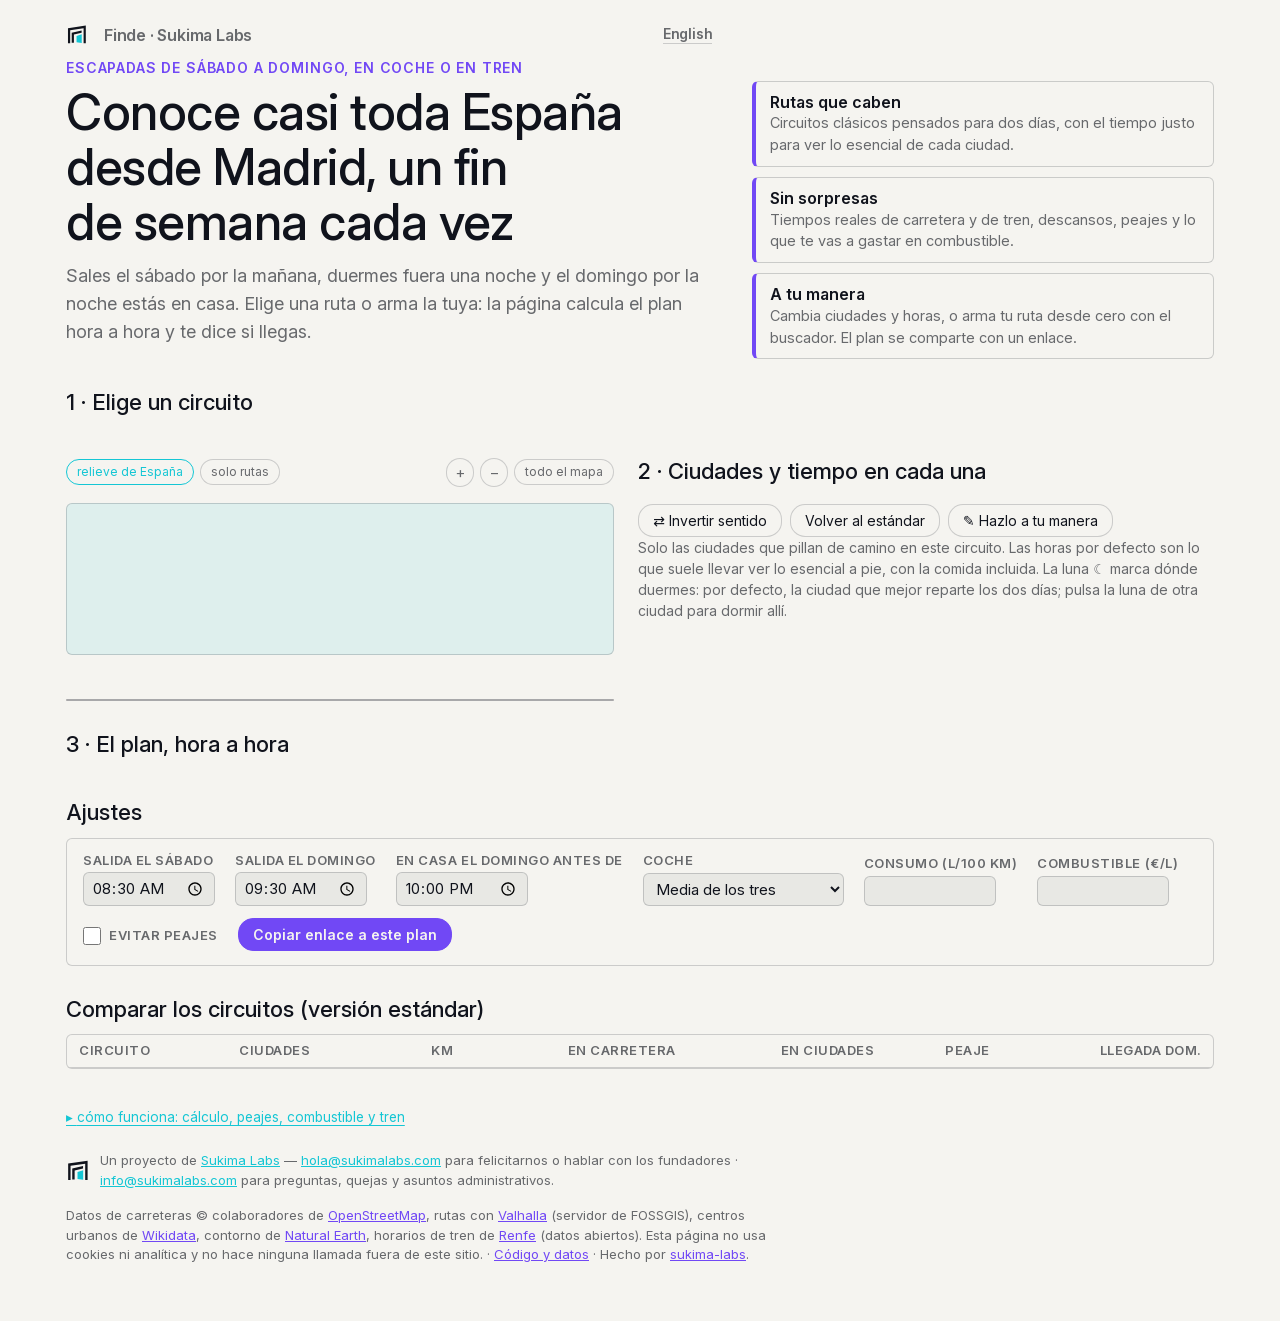
==== commit 00dbebc4: "feat: tipografía Inter del manual (empaquetada), relieve visible y vista 'solo rutas' - Inter variab" ====
--- a/docs/index.html
+++ b/docs/index.html
@@ -22,7 +22,7 @@
 <meta name="twitter:card" content="summary_large_image">
 <link rel="icon" href="favicon.svg" type="image/svg+xml">
 <link rel="preload" href="datos.json" as="fetch" crossorigin>
-<link rel="stylesheet" href="estilo.css?v=4">
+<link rel="stylesheet" href="estilo.css?v=5">
 <script type="module" src="app.js"></script>
 </head>
 <body>
@@ -51,7 +51,7 @@
 
   <section class="principal" aria-labelledby="t-viaje">
     <div class="col-mapa">
-      <div class="mapa-barra"><button id="btn-relieve" type="button" aria-pressed="true">relieve de España</button><span class="sep"></span><button id="zoom-mas" type="button" aria-label="Acercar el mapa">+</button><button id="zoom-menos" type="button" aria-label="Alejar el mapa">−</button><button id="zoom-todo" type="button" class="todo">todo el mapa</button></div>
+      <div class="mapa-barra"><button id="btn-relieve" type="button" aria-pressed="true">relieve de España</button><button id="btn-esquema" type="button" aria-pressed="false">solo rutas</button><span class="sep"></span><button id="zoom-mas" type="button" aria-label="Acercar el mapa">+</button><button id="zoom-menos" type="button" aria-label="Alejar el mapa">−</button><button id="zoom-todo" type="button" class="todo">todo el mapa</button></div>
       <div class="mapa"><svg id="mapa" role="img" aria-label="Mapa del recorrido"></svg></div>
       <div id="veredicto" class="veredicto" aria-live="polite"></div>
       <dl class="cifras" id="cifras"></dl>
--- a/docs/estilo.css
+++ b/docs/estilo.css
@@ -1,3 +1,7 @@
+/* Tipografía de referencia del manual (sección 12): Inter / DejaVu Sans.
+   Inter variable va empaquetada en el propio sitio (fonts/), sin CDNs. */
+@font-face{font-family:Inter;src:url("fonts/InterVariable.woff2") format("woff2-variations");font-weight:100 900;font-style:normal;font-display:swap}
+
 /* Finde — paleta EXACTA del Manual de Identidad Corporativa APROBADO v1.0 (sección 12):
    grafito #10131C (base), marfil #F5F4F0 (superficie), cian #14C6D4 (señalizar posibilidades),
    violeta #7148F5 (acento secundario). Las variantes suaves son esos mismos colores con
@@ -9,9 +13,9 @@
   --via:#7148F5; --via-claro:#14C6D4; --via-suave:rgba(20,198,212,.18); --via-ink:#F5F4F0;
   --autovia:#1d4f9c; --autovia-ink:#fff; --peaje:#c0392b; --peaje-bg:#f7dddc; --tren:#14C6D4;
   --ok:#016b45; --ok-bg:#ccf1e3; --aviso:#8a5a12; --aviso-bg:#fcefdc; --mal:#b52f2b; --mal-bg:#f7dddc;
-  --f-rotulo:-apple-system,BlinkMacSystemFont,"Segoe UI",Roboto,"Helvetica Neue",Arial,"Noto Sans",sans-serif;
+  --f-rotulo:Inter,"DejaVu Sans",-apple-system,BlinkMacSystemFont,"Segoe UI",Roboto,Arial,sans-serif;
   --f-texto:var(--f-rotulo);
-  --f-lectura:Georgia,Cambria,"Times New Roman",Times,serif;
+  --f-lectura:Inter,"DejaVu Sans",Georgia,serif;
   --r:6px; --pastilla:1.078em;
   color-scheme:light;
 }
@@ -240,7 +244,7 @@
 .mapa-barra{display:flex;justify-content:flex-end;margin-bottom:4px}
 .mapa-barra button{font-size:12px;padding:3px 10px;border-radius:999px;border:1.5px solid var(--line);background:var(--surface);color:var(--muted);cursor:pointer}
 .mapa-barra button[aria-pressed="true"]{border-color:var(--via-claro);color:var(--via-claro)}
-.mapa svg .relieve{opacity:.5;mix-blend-mode:luminosity}
+.mapa svg .relieve{opacity:.85;mix-blend-mode:luminosity}
 
 /* Botones de zoom del mapa */
 .mapa-barra{gap:6px;align-items:center}
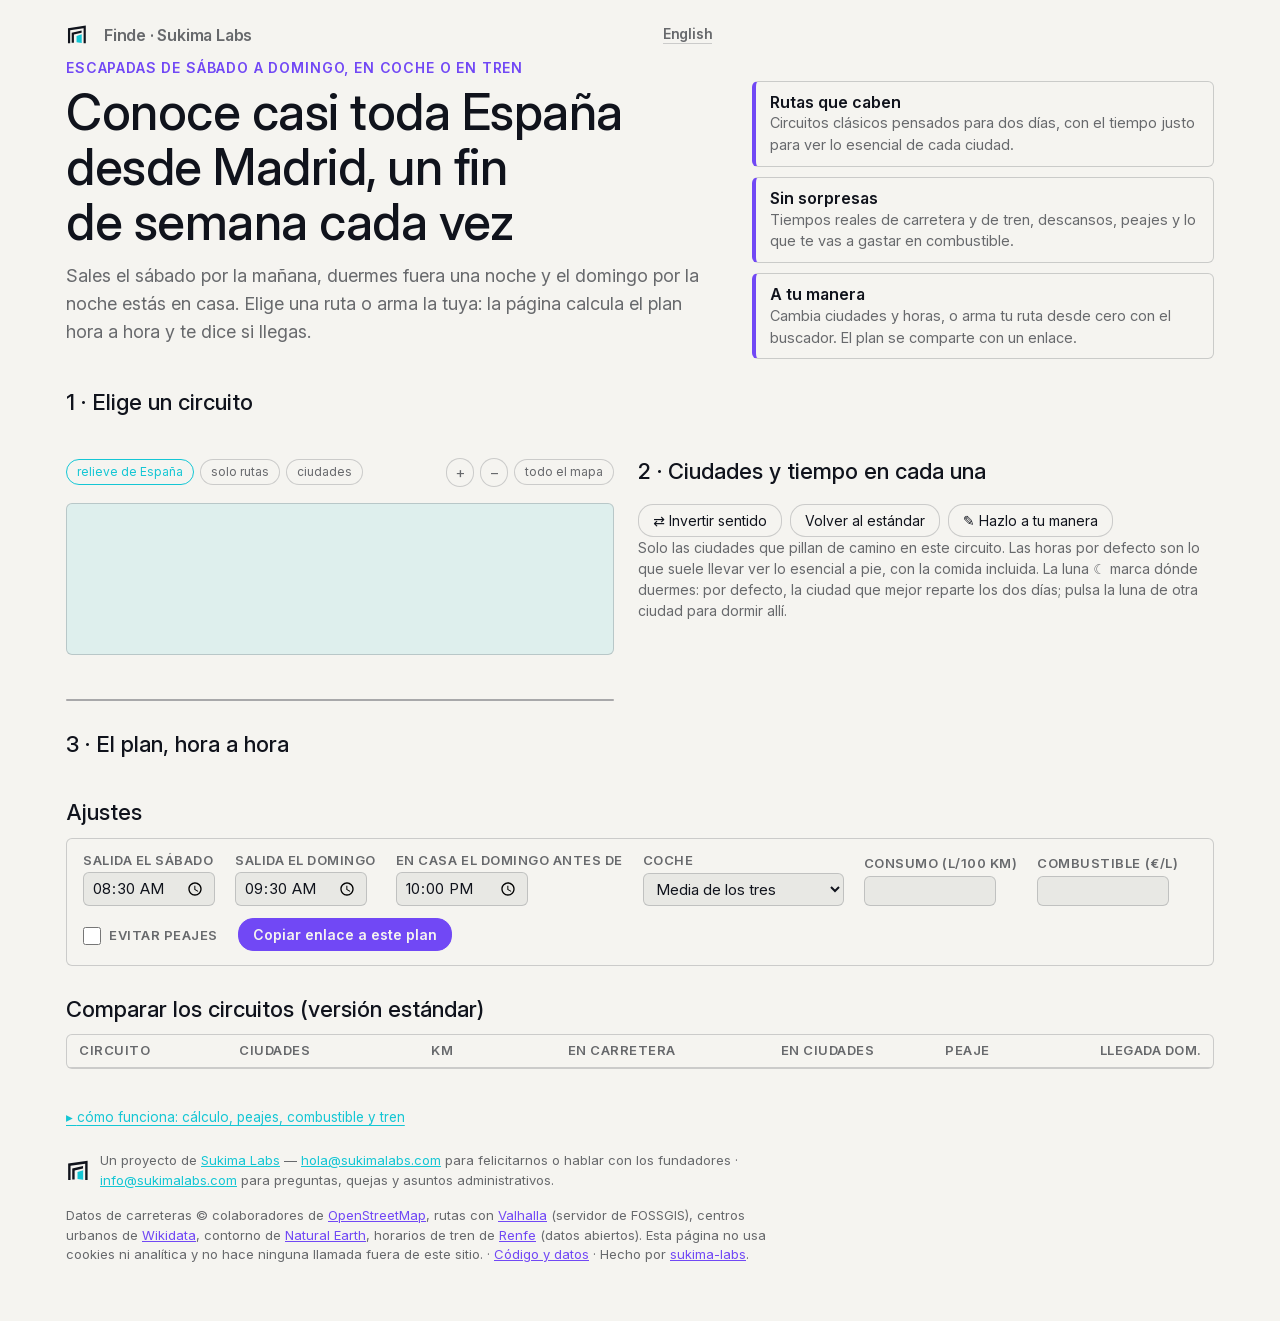
==== commit 7cdb5995: "feat: vista 'ciudades' (196 lugares como puntos) y relieve que ya no lo tapa la silueta - Con el rel" ====
--- a/docs/index.html
+++ b/docs/index.html
@@ -20,7 +20,9 @@
 <meta property="og:image:width" content="1200">
 <meta property="og:image:height" content="630">
 <meta name="twitter:card" content="summary_large_image">
-<link rel="icon" href="favicon.svg" type="image/svg+xml">
+<link rel="icon" href="favicon.svg?v=2" type="image/svg+xml">
+    <link rel="icon" href="favicon_32.png?v=2" sizes="32x32" type="image/png">
+    <link rel="apple-touch-icon" href="apple-touch-icon.png?v=2">
 <link rel="preload" href="datos.json" as="fetch" crossorigin>
 <link rel="stylesheet" href="estilo.css?v=5">
 <script type="module" src="app.js"></script>
@@ -51,7 +53,7 @@
 
   <section class="principal" aria-labelledby="t-viaje">
     <div class="col-mapa">
-      <div class="mapa-barra"><button id="btn-relieve" type="button" aria-pressed="true">relieve de España</button><button id="btn-esquema" type="button" aria-pressed="false">solo rutas</button><span class="sep"></span><button id="zoom-mas" type="button" aria-label="Acercar el mapa">+</button><button id="zoom-menos" type="button" aria-label="Alejar el mapa">−</button><button id="zoom-todo" type="button" class="todo">todo el mapa</button></div>
+      <div class="mapa-barra"><button id="btn-relieve" type="button" aria-pressed="true">relieve de España</button><button id="btn-esquema" type="button" aria-pressed="false">solo rutas</button><button id="btn-lugares" type="button" aria-pressed="false">ciudades</button><span class="sep"></span><button id="zoom-mas" type="button" aria-label="Acercar el mapa">+</button><button id="zoom-menos" type="button" aria-label="Alejar el mapa">−</button><button id="zoom-todo" type="button" class="todo">todo el mapa</button></div>
       <div class="mapa"><svg id="mapa" role="img" aria-label="Mapa del recorrido"></svg></div>
       <div id="veredicto" class="veredicto" aria-live="polite"></div>
       <dl class="cifras" id="cifras"></dl>
--- a/docs/estilo.css
+++ b/docs/estilo.css
@@ -250,3 +250,7 @@
 .mapa-barra{gap:6px;align-items:center}
 .mapa-barra .sep{flex:1}
 .mapa-barra #zoom-mas,.mapa-barra #zoom-menos{width:28px;padding:3px 0;font-size:15px;line-height:1.4;border-radius:999px}
+
+/* Puntos de lugares del catálogo */
+.mapa .lugar{fill:var(--via-claro);opacity:.5}
+.mapa .lugar-nom{fill:var(--ink);opacity:.8;font-weight:600;paint-order:stroke;stroke:var(--bg);stroke-width:2px;stroke-linejoin:round}
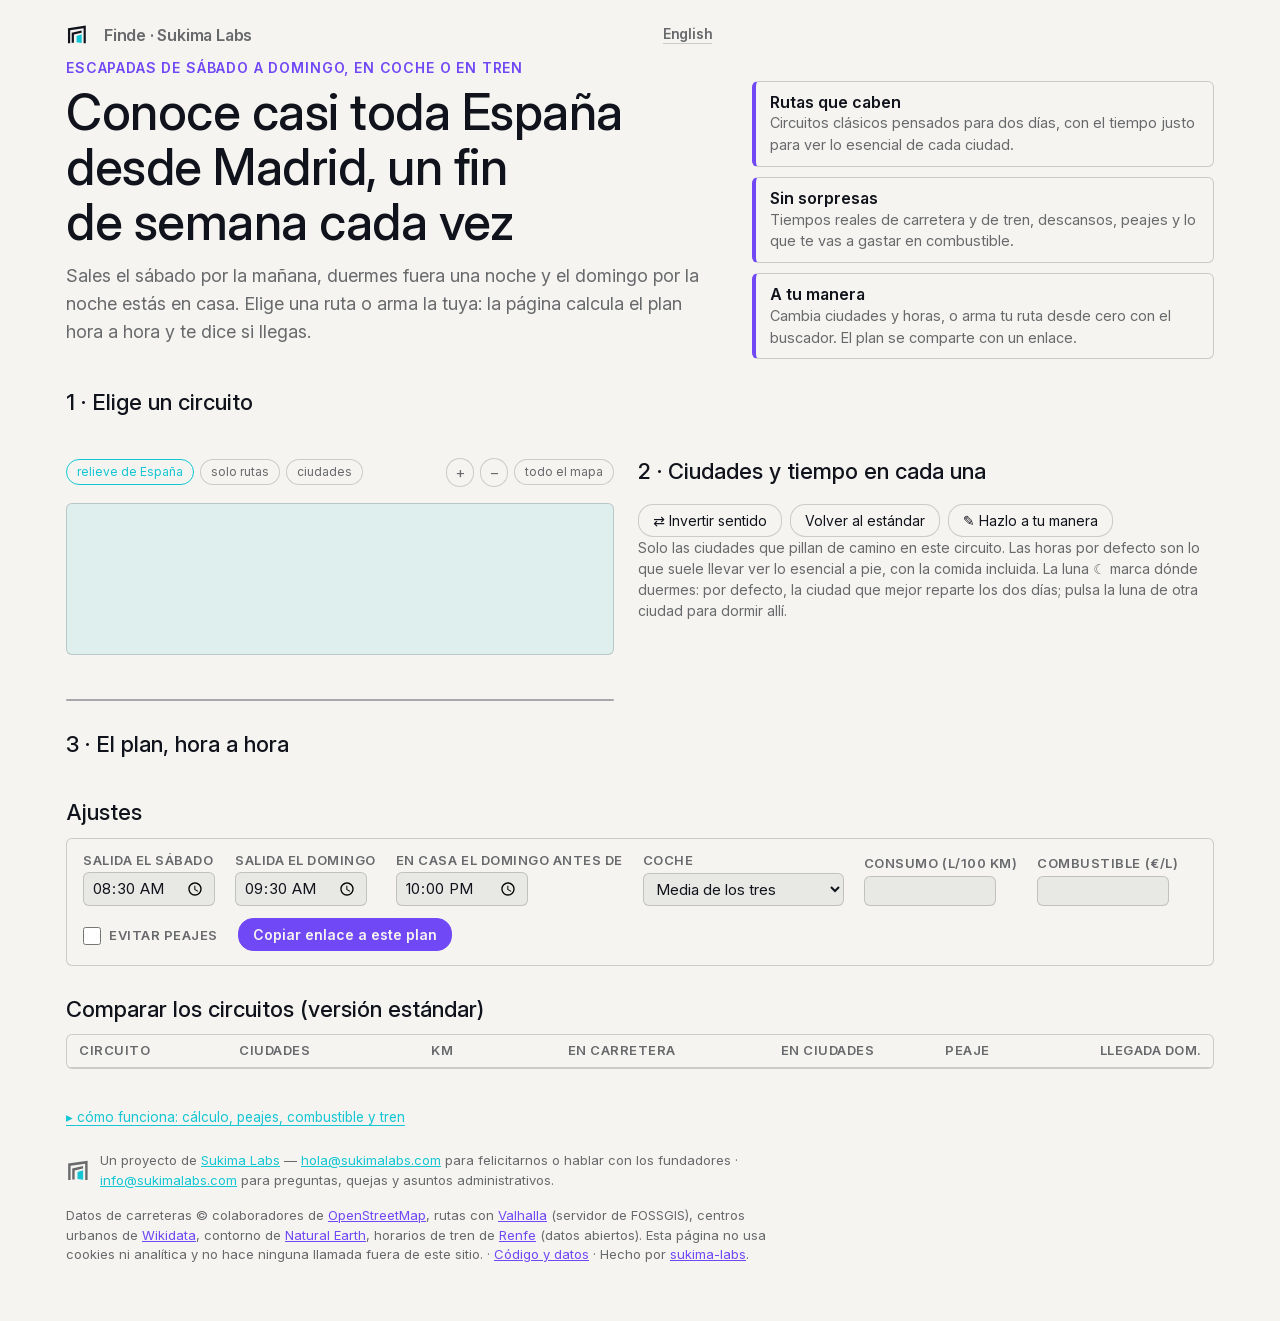
==== commit 9a7945e9: "fix: el isotipo del pie se hace invisible en tema oscuro (grafito sobre grafito) Los trazos del bloq" ====
--- a/docs/index.html
+++ b/docs/index.html
@@ -131,7 +131,7 @@
       <p id="fuera"></p>
     </details>
     
-  <div class="sukima"><svg class="iso" width="24" height="24" viewBox="0 0 200 200" aria-hidden="true" focusable="false"><path d="M 18 174 L 18 38 L 180 14 L 180 174 L 160 174 L 160 39 L 38 57 L 38 174 Z" fill="#10131C"/><path d="M 52 170 L 52 80 L 142 59 L 142 79 L 72 96 L 72 170 Z" fill="#10131C"/><path d="M 96 167 L 96 109 L 143 93 L 143 173 Z" fill="#14C6D4"/></svg><p>Un proyecto de <a href="https://sukimalabs.com">Sukima Labs</a> — <a href="mailto:hola@sukimalabs.com">hola@sukimalabs.com</a> para felicitarnos o hablar con los fundadores · <a href="mailto:info@sukimalabs.com">info@sukimalabs.com</a> para preguntas, quejas y asuntos administrativos.</p></div>
+  <div class="sukima"><svg class="iso" width="24" height="24" viewBox="0 0 200 200" aria-hidden="true" focusable="false"><path d="M 18 174 L 18 38 L 180 14 L 180 174 L 160 174 L 160 39 L 38 57 L 38 174 Z" fill="currentColor"/><path d="M 52 170 L 52 80 L 142 59 L 142 79 L 72 96 L 72 170 Z" fill="currentColor"/><path d="M 96 167 L 96 109 L 143 93 L 143 173 Z" fill="#14C6D4"/></svg><p>Un proyecto de <a href="https://sukimalabs.com">Sukima Labs</a> — <a href="mailto:hola@sukimalabs.com">hola@sukimalabs.com</a> para felicitarnos o hablar con los fundadores · <a href="mailto:info@sukimalabs.com">info@sukimalabs.com</a> para preguntas, quejas y asuntos administrativos.</p></div>
     <p class="creditos">Datos de carreteras © colaboradores de <a href="https://www.openstreetmap.org/copyright">OpenStreetMap</a>, rutas con <a href="https://valhalla.github.io/valhalla/">Valhalla</a> (servidor de FOSSGIS), centros urbanos de <a href="https://www.wikidata.org">Wikidata</a>, contorno de <a href="https://www.naturalearthdata.com">Natural Earth</a>, horarios de tren de <a href="https://data.renfe.com">Renfe</a> (datos abiertos). Esta página no usa cookies ni analítica y no hace ninguna llamada fuera de este sitio. <span id="generado"></span> · <a href="https://github.com/sukima-labs/finde">Código y datos</a> · Hecho por <a href="https://github.com/sukima-labs">sukima-labs</a>.</p>
   </footer>
 </div>
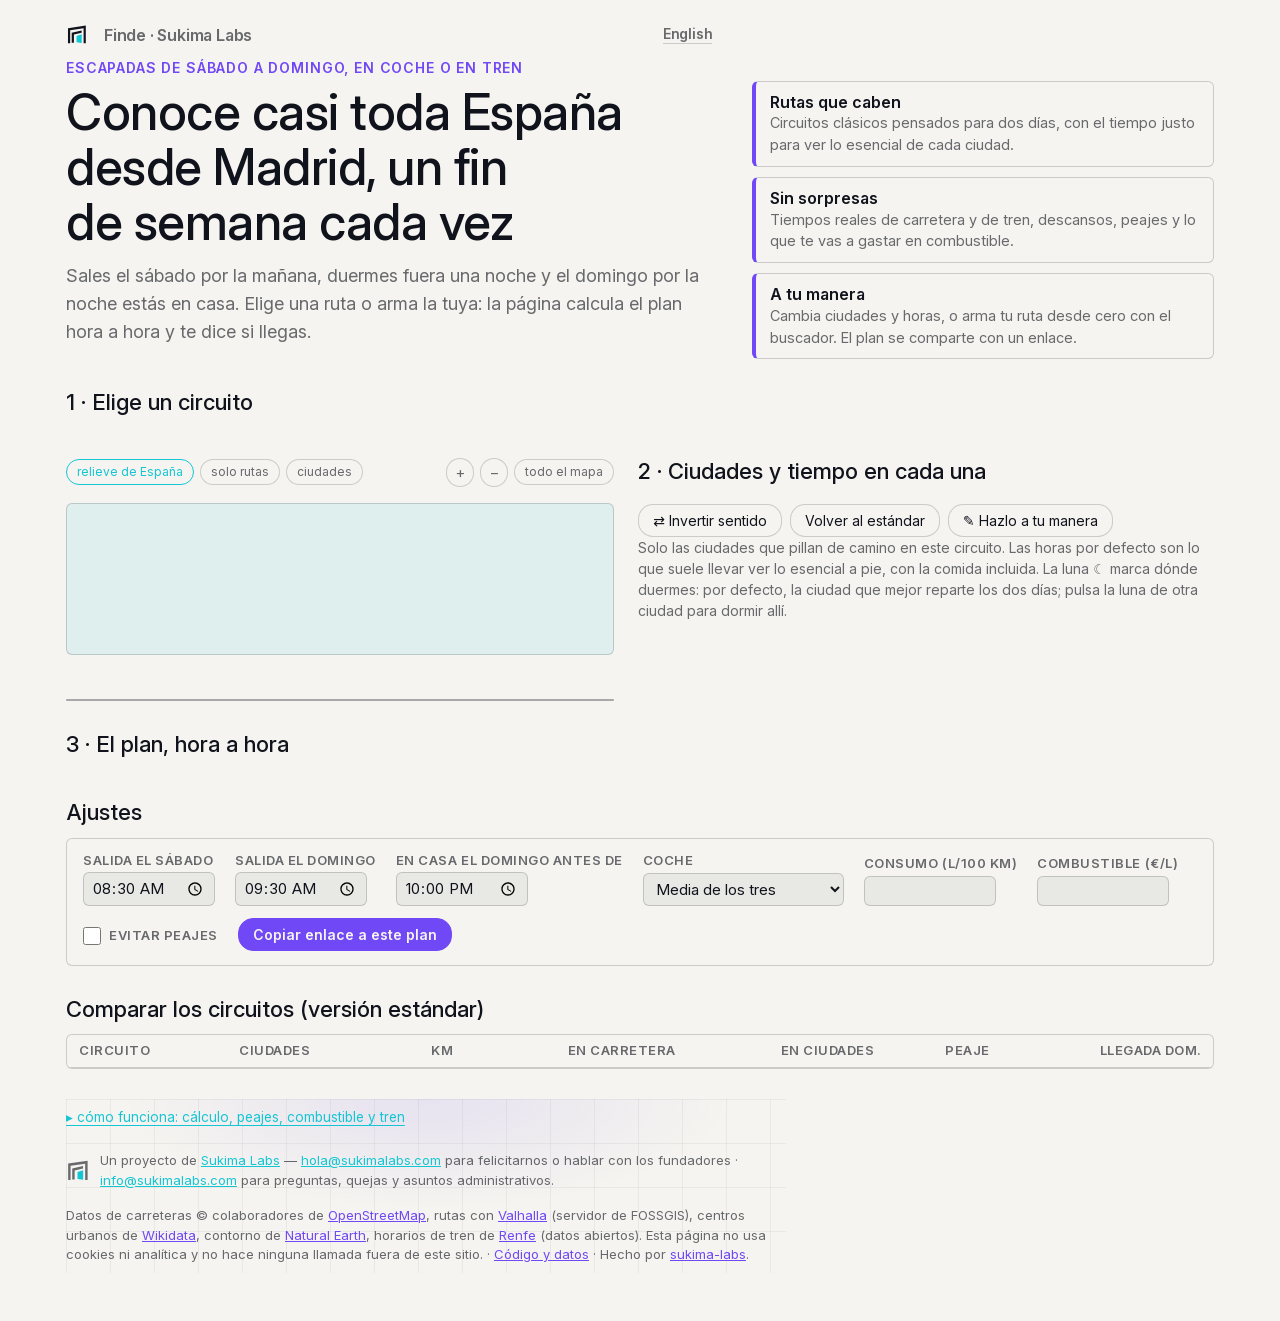
==== commit 5ce677ac: "feat: malla Tron en la banda del pie (guiño de familia, solo donde no hay contenido) Evaluación de J" ====
--- a/docs/index.html
+++ b/docs/index.html
@@ -24,7 +24,7 @@
     <link rel="icon" href="favicon_32.png?v=2" sizes="32x32" type="image/png">
     <link rel="apple-touch-icon" href="apple-touch-icon.png?v=2">
 <link rel="preload" href="datos.json" as="fetch" crossorigin>
-<link rel="stylesheet" href="estilo.css?v=5">
+<link rel="stylesheet" href="estilo.css?v=6">
 <script type="module" src="app.js"></script>
 </head>
 <body>
--- a/docs/estilo.css
+++ b/docs/estilo.css
@@ -254,3 +254,16 @@
 /* Puntos de lugares del catálogo */
 .mapa .lugar{fill:var(--via-claro);opacity:.5}
 .mapa .lugar-nom{fill:var(--ink);opacity:.8;font-weight:600;paint-order:stroke;stroke:var(--bg);stroke-width:2px;stroke-linejoin:round}
+
+/* Guiño de familia Tron: la malla de la portada solo en la banda del pie,
+   donde no hay contenido denso (decisión de Jeisson tras evaluación). */
+.pie{isolation:isolate;position:relative}
+.pie::before{content:"";position:absolute;inset:0;z-index:-1;pointer-events:none;
+  background:
+    linear-gradient(rgba(16,19,28,.05) 1px,transparent 1px) 0 0/44px 44px,
+    linear-gradient(90deg,rgba(16,19,28,.05) 1px,transparent 1px) 0 0/44px 44px,
+    radial-gradient(60% 90% at 50% 0%,rgba(113,72,245,.10),transparent 70%)}
+@media (prefers-color-scheme:dark){.pie::before{background:
+  linear-gradient(rgba(245,244,240,.05) 1px,transparent 1px) 0 0/44px 44px,
+  linear-gradient(90deg,rgba(245,244,240,.05) 1px,transparent 1px) 0 0/44px 44px,
+  radial-gradient(60% 90% at 50% 0%,rgba(113,72,245,.14),transparent 70%)}}
